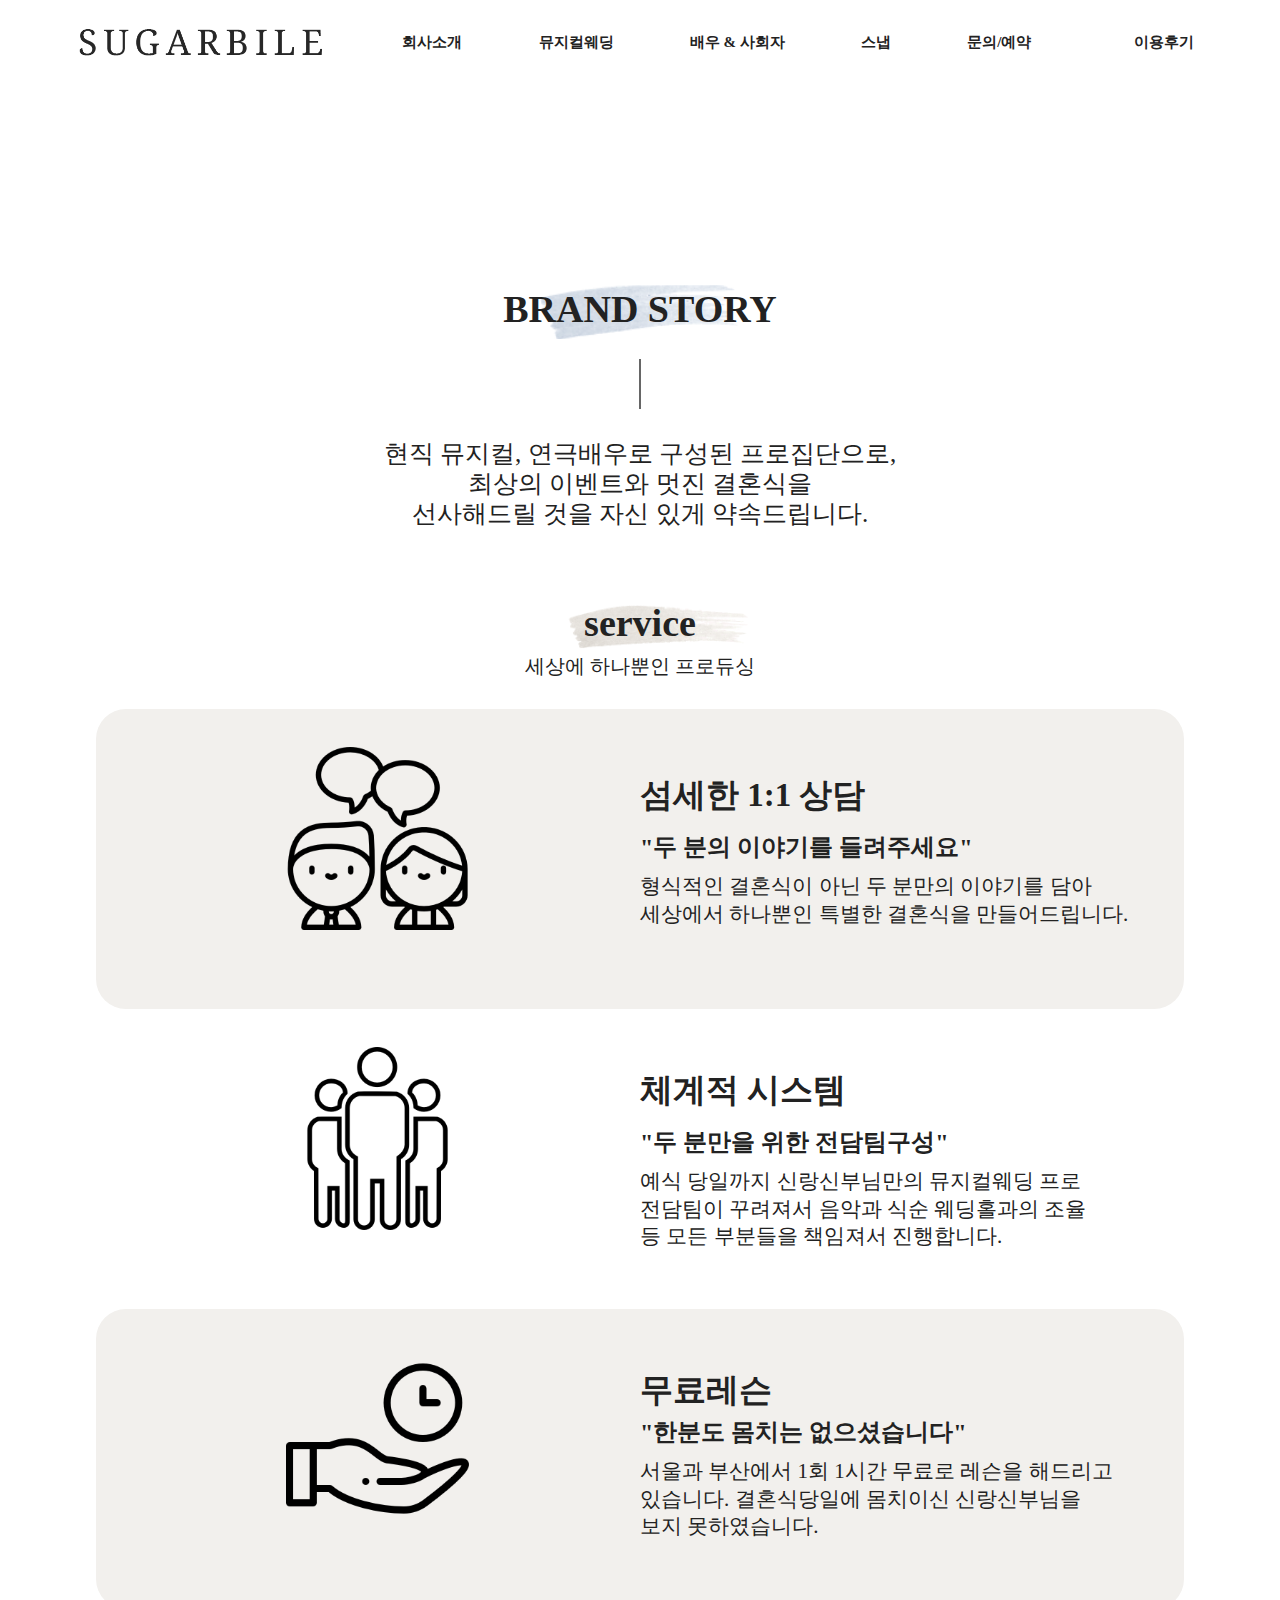
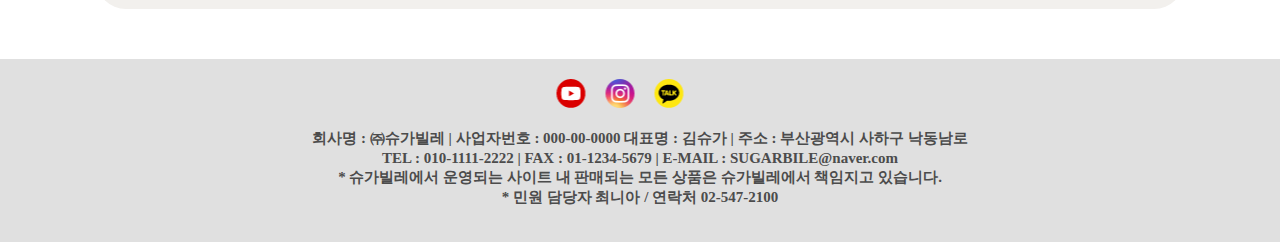
==== sub01.html @ f03a0985 "최초" ====
<!DOCTYPE html>
<html lang="en">
<head>
  <meta charset="UTF-8">
  <meta http-equiv="X-UA-Compatible" content="IE=edge">
  <meta name="viewport" content="width=device-width, initial-scale=1.0">
  <title>회사소개</title>
  <link href="sub_css/sub_import.css" rel="stylesheet">
  <script src="js/jquery-1.12.3.js"></script>
  <script src="js/main.js"></script>
</head>
<body>
  <div id="wrap">
    <header>
      <h1><a href="index.html">SUAGRBILE</a></h1>
      <a href="#" class="open"><img src="img/menu.png" class="menu" alt="메뉴"></a>
      <a href="#" class="close"><img src="img/menu_close.png" class="menu" alt="메뉴"></a>
    </header>
    <div class="nav_menu">
      <div class="bg">
        <a href="#"><div class="bg_icon"></div></a>
        <p class="bg_icon_txt"><a href="#">로그인이 필요합니다</a></p>
      </div>
      <ul>
        <li><a href="sub01.html">회사소개</a></li>
        <li><a href="sub02.html">뮤지컬웨딩</a></li>
        <li><a href="sub03.html">배우 &amp; 사회자</a></li>
        <li><a href="sub04.html">스냅</a></li>
        <li><a href="sub05.html">문의/예약<a></li>
        <li><a href="#">이용후기<a></li>
      </ul>
    </div><!--nav_menu-->
    <nav>
      <ul>
        <li><a href="index.html" class="main">SUGARBILE</a></li>
        <li><a href="#">회사소개</a></li>
        <li><a href="sub02.html">뮤지컬웨딩</a></li>
        <li><a href="sub03.html">배우 &amp; 사회자</a></li>
        <li><a href="#">스냅</a></li>
        <li><a href="#">문의/예약<a></li>
        <li><a href="#">이용후기<a></li>
      </ul>
    </nav>
    
    <div class="video_box">
      <video muted autoplay loop>
        <source src="sub01_img/visual_video.mp4" type="video/mp4">
        <strong>Your browser does not support the video tag.</strong>
      </video>
    </div>

    <div class="main_wrap">
      <div class="text_bg">
      <h2><span class="point">BRAND STORY</span></h2>
      </div>
      <!-- <p class="point02">슈가빌레 : 달콤한 사랑을 노래하다</p> -->
      <div class="line"></div>
      <p class="main_txt">현직 뮤지컬, 연극배우로 구성된 프로집단으로,<br>
        최상의 이벤트와 멋진 결혼식을<br>
        선사해드릴 것을 자신 있게 약속드립니다.</p>
    </div>
    
    <p class="txt01"><span class="point01">service</span></p>
    <p class="txt02">세상에 하나뿐인 프로듀싱</p>
    <div class="visual_wrap clear">
      <div class="all">
        <div class="icon01_wrap clear">
          <div class="icon01"></div>
          <div class="icon01_txt_wrap">
            <h3>섬세한 1:1 상담</h3>
            <p class="icon01_txt01">"두 분의 이야기를 들려주세요"</p>
            <p class="icon01_txt02">형식적인 결혼식이 아닌 
              두 분만의 이야기를 담아<br> 세상에서 하나뿐인 특별한 결혼식을
              만들어드립니다.</p>
          </div><!--icon01_txt_wrap-->
        </div><!--icon01_wrap-->
      </div>

      <div class="all">
        <div class="icon02_wrap clear">
          <div class="icon02"></div>
          <div class="icon02_txt_wrap">
            <h4>체계적 시스템</h4>
            <p class="icon02_txt01">"두 분만을 위한 전담팀구성"</p>
            <p class="icon02_txt02">예식 당일까지 신랑신부님만의 뮤지컬웨딩
                프로<br> 전담팀이 꾸려져서
                음악과 식순 웨딩홀과의 조율<br>등
                모든 부분들을 책임져서 진행합니다.</p>
          </div><!--icon01_txt_wrap-->
        </div><!--icon02_wrap-->
      </div>

      <div class="all clear">
        <div class="icon03_wrap clear">
          <div class="icon03"></div>
          <div class="icon03_txt_wrap">
            <h5>무료레슨</h5>
            <p class="icon03_txt01">"한분도 몸치는 없으셨습니다"</p>
            <p class="icon03_txt02">서울과 부산에서 1회 1시간 무료로 레슨을 해드리고<br>
              있습니다. 결혼식당일에 몸치이신 신랑신부님을<br>
              보지 못하였습니다.</p>
          </div><!--icon03_txt_wrap-->
        </div><!--icon03_wrap-->
      </div>
    <div><!--visual_wrap-->

    <div class="footer">
      <div class="icon04_wrap clear">
        <a href="https://pf.kakao.com/_UsXvxl"><div class="icon04"></div></a>
        <a href="https://www.instagram.com/sugarbile_kim/"><div class="icon05"></div></a>
        <a href="https://www.youtube.com/channel/UCyWkFq_h074SM9o5PGesD3w"><div class="icon06"></div></a>
      </div>
      <p class="footer_txt">회사명 : ㈜슈가빌레 | 사업자번호 : 000-00-0000
        대표명 : 김슈가 | 주소 : 부산광역시 사하구 낙동남로<br>
        TEL : 010-1111-2222 | FAX : 01-1234-5679 | E-MAIL : SUGARBILE@naver.com<br>
        * 슈가빌레에서 운영되는 사이트 내 판매되는 모든 상품은 슈가빌레에서 책임지고 있습니다.<br>
        * 민원 담당자 최니아 / 연락처 02-547-2100
      </p>
    </div>

    
  </div><!--wrap-->
</body>
</html>
---- sub_css/sub_import.css ----
@charset "utf-8";

@import url(sub_reset.css);  
@import url(sub_common.css);
@import url(sub01.css);
@import url(sub_style.css);
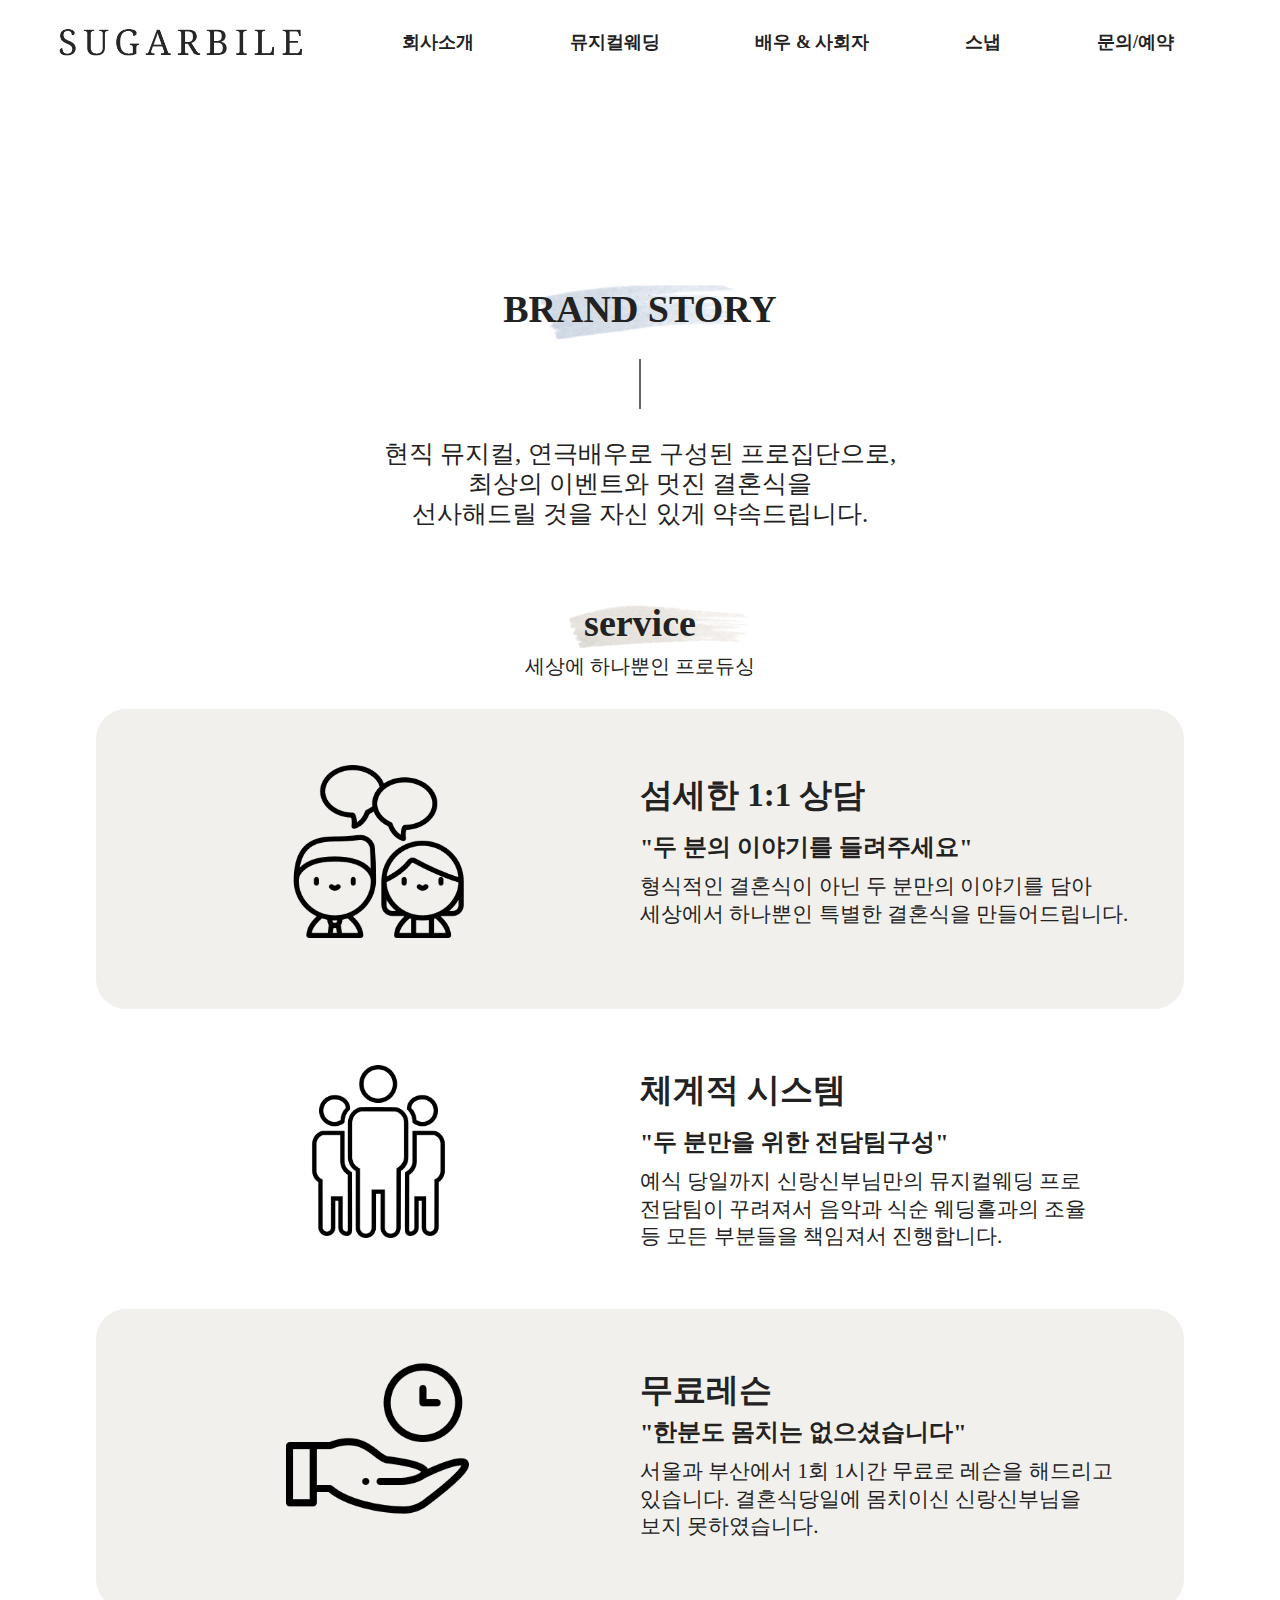
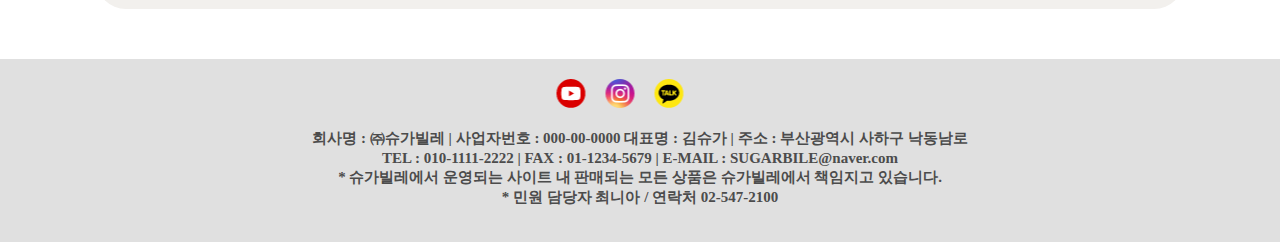
==== commit 3c7c5d05: "Update sub01.html" ====
--- a/sub01.html
+++ b/sub01.html
@@ -27,7 +27,7 @@
         <li><a href="sub03.html">배우 &amp; 사회자</a></li>
         <li><a href="sub04.html">스냅</a></li>
         <li><a href="sub05.html">문의/예약<a></li>
-        <li><a href="#">이용후기<a></li>
+        <!-- <li><a href="#">이용후기<a></li> -->
       </ul>
     </div><!--nav_menu-->
     <nav>
@@ -38,7 +38,7 @@
         <li><a href="sub03.html">배우 &amp; 사회자</a></li>
         <li><a href="#">스냅</a></li>
         <li><a href="#">문의/예약<a></li>
-        <li><a href="#">이용후기<a></li>
+        <!-- <li><a href="#">이용후기<a></li> -->
       </ul>
     </nav>
     
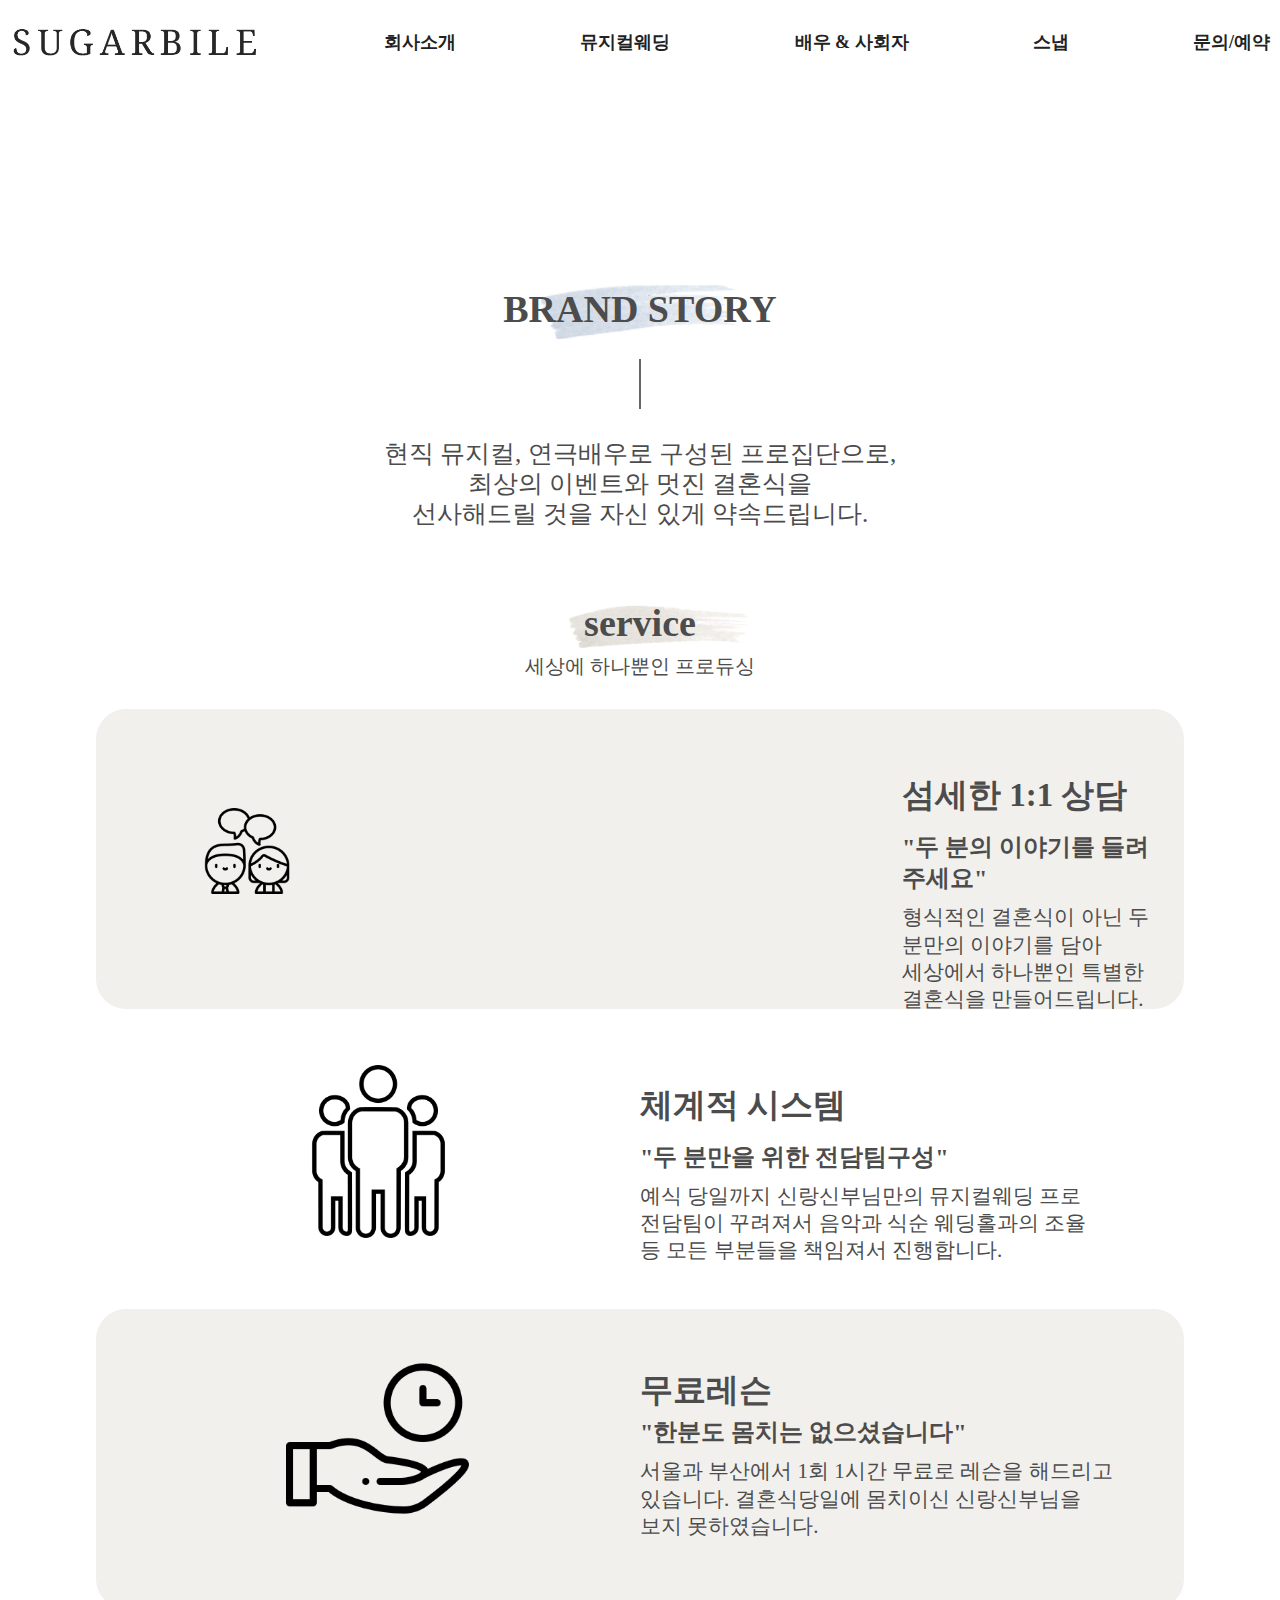
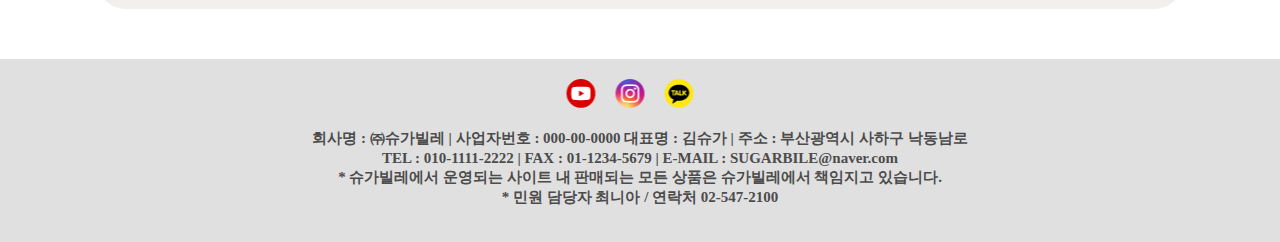
==== commit f0909422: "2" ====
--- a/sub01.html
+++ b/sub01.html
@@ -26,7 +26,7 @@
         <li><a href="sub02.html">뮤지컬웨딩</a></li>
         <li><a href="sub03.html">배우 &amp; 사회자</a></li>
         <li><a href="sub04.html">스냅</a></li>
-        <li><a href="sub05.html">문의/예약<a></li>
+        <li><a href="sub05.html">문의/예약</a></li>
         <!-- <li><a href="#">이용후기<a></li> -->
       </ul>
     </div><!--nav_menu-->
@@ -37,7 +37,7 @@
         <li><a href="sub02.html">뮤지컬웨딩</a></li>
         <li><a href="sub03.html">배우 &amp; 사회자</a></li>
         <li><a href="#">스냅</a></li>
-        <li><a href="#">문의/예약<a></li>
+        <li><a href="#">문의/예약</a></li>
         <!-- <li><a href="#">이용후기<a></li> -->
       </ul>
     </nav>
